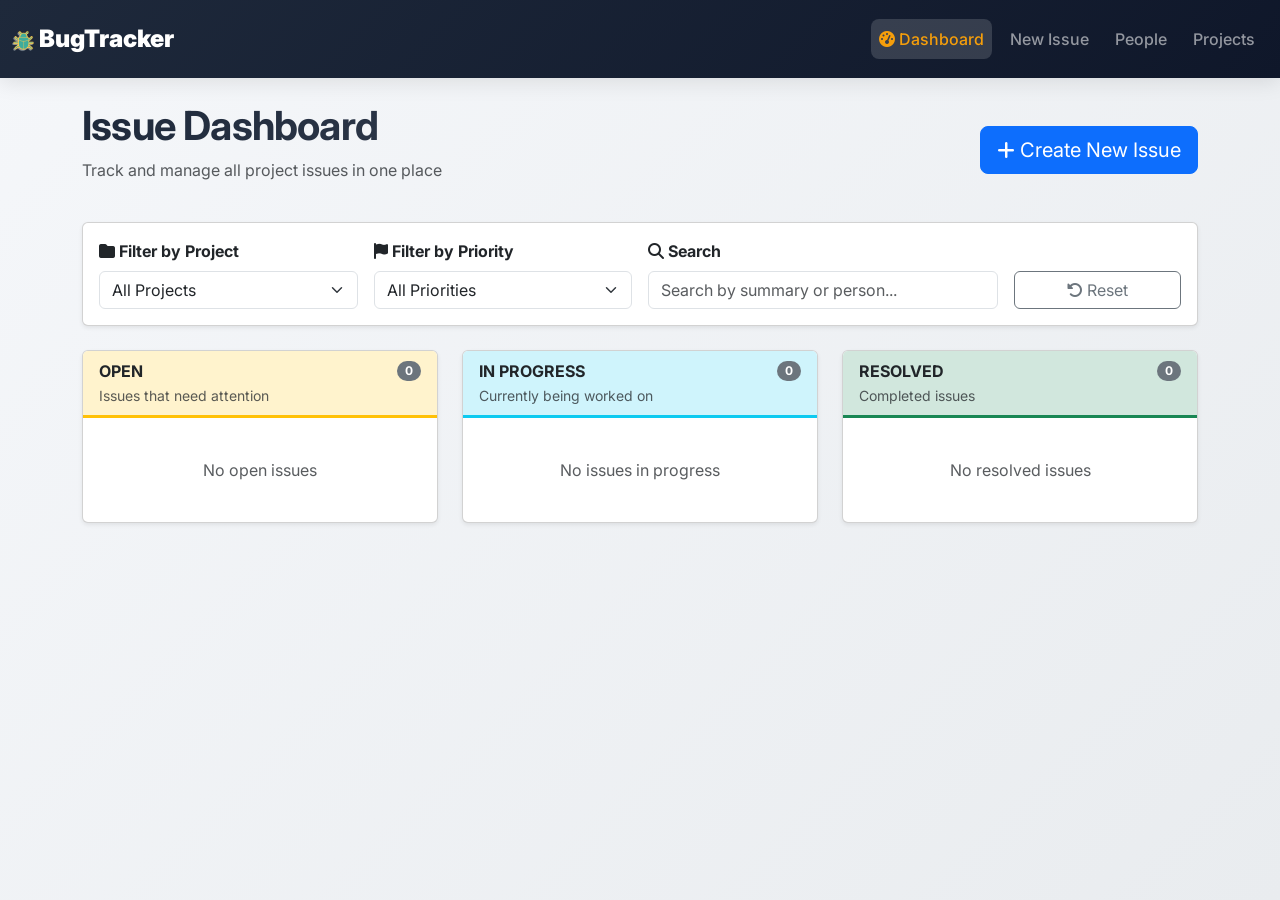
==== index.html @ bca4951b "Update index.html" ====
<!DOCTYPE html>
<html lang="en">
<head>
    <meta charset="UTF-8">
    <meta name="viewport" content="width=device-width, initial-scale=1.0">
    <title>Bug Tracker|Dashboard</title>
    <link href="https://cdn.jsdelivr.net/npm/bootstrap@5.2.3/dist/css/bootstrap.min.css" rel="stylesheet">
    <link rel="stylesheet" href="https://cdnjs.cloudflare.com/ajax/libs/font-awesome/6.4.0/css/all.min.css">
    <link href="https://fonts.googleapis.com/css2?family=Inter:wght@400;500;600;700&display=swap" rel="stylesheet">
    <link rel="stylesheet" href="style.css">
    <link rel="icon" href="assets/IFFavicon1.png">
</head>
<body>
    <nav class="navbar navbar-expand-lg navbar-dark bg-dark sticky-top">
        <div class="container-fluid">
            <a class="navbar-brand" href="index.html">
                <img src="assets/IFFavicon1.png" alt="logo" class="logo">
                <strong>BugTracker</strong>
            </a>
            <button class="navbar-toggler" type="button" data-bs-toggle="collapse" data-bs-target="#navbarNav">
                <span class="navbar-toggler-icon"></span>
            </button>
            <div class="collapse navbar-collapse" id="navbarNav">
                <ul class="navbar-nav ms-auto">
                    <li class="nav-item">
                        <a class="nav-link active" href="index.html">
                            <i class="fas fa-tachometer-alt"></i> Dashboard
                        </a>
                    </li>
                    <li class="nav-item">
                        <a class="nav-link" href="issue-form.html">
                             New Issue
                        </a>
                    </li>
                    <li class="nav-item">
                        <a class="nav-link" href="people.html">
                             People
                        </a>
                    </li>
                    <li class="nav-item">
                        <a class="nav-link" href="projects.html">
                             Projects
                        </a>
                    </li>
                </ul>
            </div>
        </div>
    </nav>
    <main class="container my-4">
        <div class="d-flex justify-content-between align-items-center mb-4">
            <div>
                <h1 class="display-6">
                    </i> Issue Dashboard
                </h1>
                <p class="text-muted">Track and manage all project issues in one place</p>
            </div>
            <a href="issue-form.html" class="btn btn-primary btn-lg">
                <i class="fas fa-plus"></i> Create New Issue
            </a>
        </div>
        
        <div class="card shadow-sm mb-4">
            <div class="card-body">
                <div class="row g-3 align-items-end">
                    <div class="col-md-3">
                        <label class="form-label fw-bold">
                            <i class="fas fa-folder"></i> Filter by Project
                        </label>
                        <select id="filterProject" class="form-select">
                            <option value="all">All Projects</option>
                        </select>
                    </div>
                    
                    <div class="col-md-3">
                        <label class="form-label fw-bold">
                            <i class="fas fa-flag"></i> Filter by Priority
                        </label>
                        <select id="filterPriority" class="form-select">
                            <option value="all">All Priorities</option>
                            <option value="high">High</option>
                            <option value="medium">Medium</option>
                            <option value="low">Low</option>
                        </select>
                    </div>
                    
                    <div class="col-md-4">
                        <label class="form-label fw-bold">
                            <i class="fas fa-search"></i> Search
                        </label>
                        <input type="text" id="searchInput" class="form-control" 
                               placeholder="Search by summary or person...">
                    </div>
                    
                    <div class="col-md-2">
                        <button id="resetFilters" class="btn btn-outline-secondary w-100">
                            <i class="fas fa-undo-alt"></i> Reset
                        </button>
                    </div>
                </div>
            </div>
        </div>
        
        <div class="row g-4">
            
            <div class="col-md-4">
                <div class="card shadow-sm h-100">
                    <div class="card-header status-open">
                        <div class="d-flex justify-content-between align-items-center">
                            <div>
                                <strong>OPEN</strong>
                            </div>
                            <span class="badge bg-secondary rounded-pill" id="openCount">0</span>
                        </div>
                        <small class="text-muted">Issues that need attention</small>
                    </div>
                    <div class="card-body" style="max-height: 70vh; overflow-y: auto;">
                        <div id="openIssuesList">
                            <div class="text-center text-muted py-4">
                                No open issues
                            </div>
                        </div>
                    </div>
                </div>
            </div>
            
            <div class="col-md-4">
                <div class="card shadow-sm h-100">
                    <div class="card-header status-progress">
                        <div class="d-flex justify-content-between align-items-center">
                            <div>
                                <strong>IN PROGRESS</strong>
                            </div>
                            <span class="badge bg-secondary rounded-pill" id="progressCount">0</span>
                        </div>
                        <small class="text-muted">Currently being worked on</small>
                    </div>
                    <div class="card-body" style="max-height: 70vh; overflow-y: auto;">
                        <div id="progressIssuesList">
                            <div class="text-center text-muted py-4">
                                No issues in progress
                            </div>
                        </div>
                    </div>
                </div>
            </div>
            
            <div class="col-md-4">
                <div class="card shadow-sm h-100">
                    <div class="card-header status-resolved">
                        <div class="d-flex justify-content-between align-items-center">
                            <div>
                                <strong>RESOLVED</strong>
                            </div>
                            <span class="badge bg-secondary rounded-pill" id="resolvedCount">0</span>
                        </div>
                        <small class="text-muted">Completed issues</small>
                    </div>
                    <div class="card-body" style="max-height: 70vh; overflow-y: auto;">
                        <div id="resolvedIssuesList">
                            <div class="text-center text-muted py-4">
                                No resolved issues
                            </div>
                        </div>
                    </div>
                </div>
            </div>
        </div>
    </main>

    <div class="toast-container position-fixed bottom-0 end-0 p-3" style="z-index: 11">
        <div id="liveToast" class="toast" role="alert">
            <div class="toast-header">
                <i class="fas fa-bell me-2"></i>
                <strong class="me-auto">Notification</strong>
                <button type="button" class="btn-close" data-bs-dismiss="toast"></button>
            </div>
            <div class="toast-body"></div>
        </div>
    </div>

    <template id="issueCardTemplate">
        <div class="card mb-3 issue-card" data-issue-id="">
            <div class="card-body p-3">
                <div class="d-flex justify-content-between align-items-start mb-2">
                    <h6 class="card-title mb-0 fw-bold issue-summary"></h6>
                    <span class="priority-badge"></span>
                </div>
                <p class="small text-muted mb-2 issue-description"></p>
                <div class="mb-2">
                    <span class="badge bg-light text-dark me-1">
                        <i class="fas fa-folder"></i> <span class="issue-project"></span>
                    </span>
                    <span class="badge bg-light text-dark">
                        <i class="fas fa-user"></i> <span class="issue-assignee"></span>
                    </span>
                </div>
                <div class="d-flex justify-content-between align-items-center">
                    <small class="text-muted">
                        <i class="far fa-calendar-alt"></i> Due: <span class="issue-due-date"></span>
                    </small>
                    <button class="btn btn-sm btn-outline-primary view-issue-btn">
                        <i class="fas fa-eye"></i> View Details
                    </button>
                </div>
            </div>
        </div>
    </template>

    <script src="https://cdn.jsdelivr.net/npm/bootstrap@5.2.3/dist/js/bootstrap.bundle.min.js"></script>
     <script src="script.js"></script></body></body>
</html>
---- style.css ----
* {
    margin: 0;
    padding: 0;
    box-sizing: border-box;
}

body {
    font-family: 'Inter', -apple-system, BlinkMacSystemFont, 'Segoe UI', Roboto, sans-serif;
    background: linear-gradient(135deg, #f5f7fa 0%, #e9ecef 100%);
    min-height: 100vh;
}

h1, h2, h3, h4, h5, h6 {
    font-weight: 600;
    letter-spacing: -0.02em;
}

.display-6 {
    font-weight: 700;
    background: linear-gradient(135deg, #1e293b, #2d3748);
    -webkit-background-clip: text;
    background-clip: text;
    color: transparent;
}

::-webkit-scrollbar {
    width: 8px;
    height: 8px;
}

::-webkit-scrollbar-track {
    background: #f1f1f1;
    border-radius: 10px;
}

::-webkit-scrollbar-thumb {
    background: linear-gradient(135deg, #667eea, #764ba2);
    border-radius: 10px;
}

.navbar {
    box-shadow: 0 4px 20px rgba(0, 0, 0, 0.1);
    background: linear-gradient(135deg, #1e293b 0%, #0f172a 100%) !important;
    padding: 1rem 0;
}

.navbar-brand {
    font-size: 1.5rem;
    font-weight: 700;
}

.navbar-brand i {
    color: #f59e0b;
}

.nav-link {
    font-weight: 500;
    transition: all 0.3s ease;
    margin: 0 5px;
    border-radius: 8px;
}

.nav-link:hover {
    background-color: rgba(255, 255, 255, 0.1);
    transform: translateY(-2px);
}

.nav-link.active {
    background-color: rgba(255, 255, 255, 0.15);
    color: #f59e0b !important;
}


.priority-high {
    background: linear-gradient(135deg, #dc3545, #c82333);
    color: white;
    padding: 4px 12px;
    border-radius: 20px;
    font-size: 0.7rem;
    font-weight: 600;
    text-transform: uppercase;
    letter-spacing: 0.5px;
    box-shadow: 0 2px 4px rgba(220, 53, 69, 0.3);
}

.priority-medium {
    background: linear-gradient(135deg, #ffc107, #e0a800);
    color: black;
    padding: 4px 12px;
    border-radius: 20px;
    font-size: 0.7rem;
    font-weight: 600;
    text-transform: uppercase;
    letter-spacing: 0.5px;
}

.priority-low {
    background: linear-gradient(135deg, #198754, #157347);
    color: white;
    padding: 4px 12px;
    border-radius: 20px;
    font-size: 0.7rem;
    font-weight: 600;
    text-transform: uppercase;
    letter-spacing: 0.5px;
    box-shadow: 0 2px 4px rgba(25, 135, 84, 0.3);
}


.issue-card {
    cursor: pointer;
    transition: all 0.2s ease;
    border-left: 4px solid transparent;
}

.issue-card:hover {
    transform: translateY(-3px);
    box-shadow: 0 8px 16px rgba(0,0,0,0.1);
}

.status-open {
    background-color: #fff3cd;
    border-bottom: 3px solid #ffc107;
}

.status-progress {
    background-color: #cff4fc;
    border-bottom: 3px solid #0dcaf0;
}

.status-resolved {
    background-color: #d1e7dd;
    border-bottom: 3px solid #198754;
}

.form-label {
    font-weight: 500;
    margin-bottom: 0.5rem;
}

.required-field::after {
    content: " *";
    color: #dc3545;
}

@media (max-width: 768px) {
    .container {
        padding: 0 10px;
    }
    
    .row.g-4 > div {
        margin-bottom: 20px;
    }
    
    .display-6 {
        font-size: 1.5rem;
    }
    
    .btn-lg {
        font-size: 0.9rem;
        padding: 8px 16px;
    }
}

.avatar {
    width: 40px;
    height: 40px;
    border-radius: 50%;
    object-fit: cover;
}

.avatar-lg {
    width: 80px;
    height: 80px;
}

.spinner-border {
    width: 3rem;
    height: 3rem;
}
.logo{
    width: 22px;
    height: 22px;
}
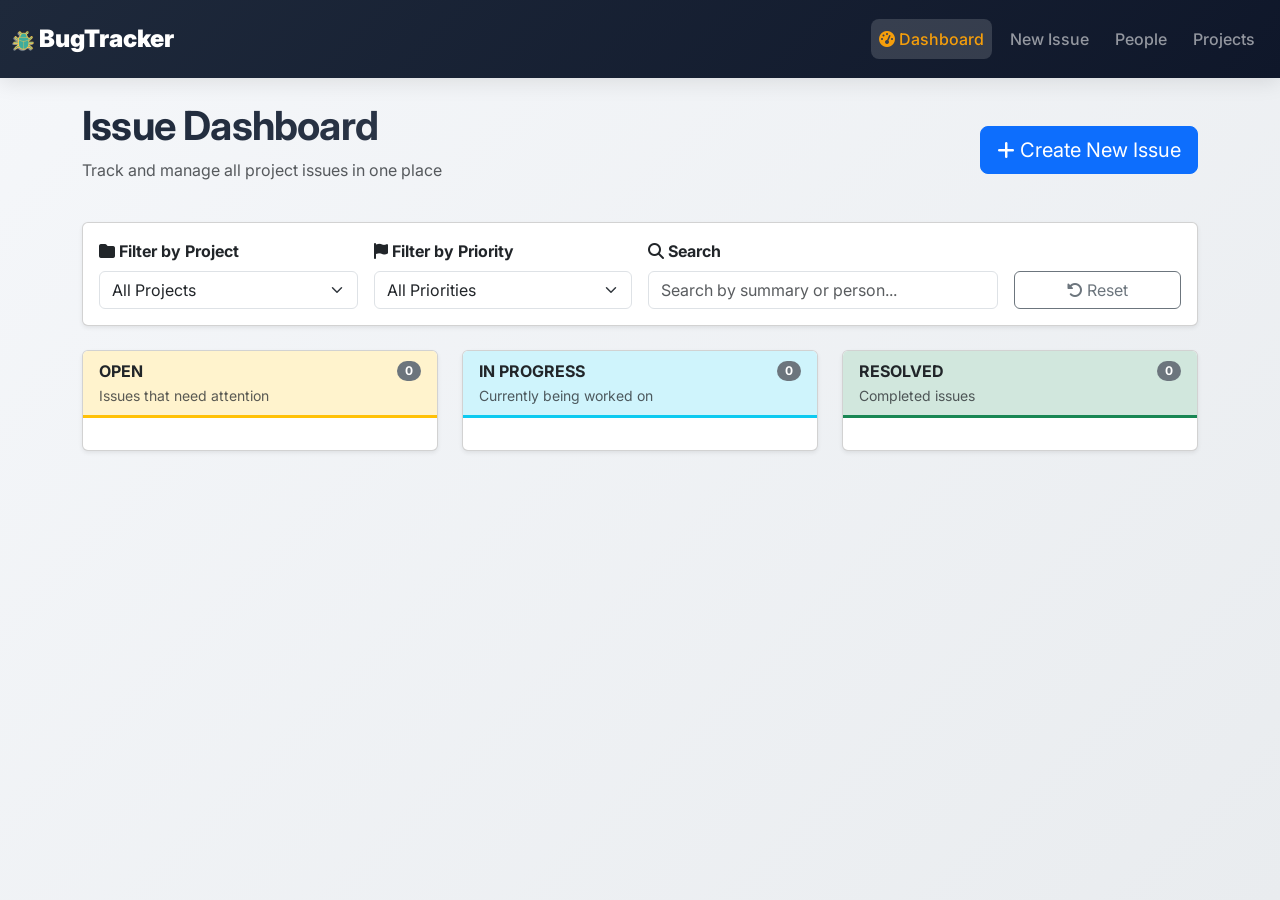
==== commit ec727749: "Update index.html" ====
--- a/index.html
+++ b/index.html
@@ -207,5 +207,5 @@
     </template>
 
     <script src="https://cdn.jsdelivr.net/npm/bootstrap@5.2.3/dist/js/bootstrap.bundle.min.js"></script>
-     <script src="script.js"></script></body></body>
+     <script src="script.js"></script></body>
 </html>
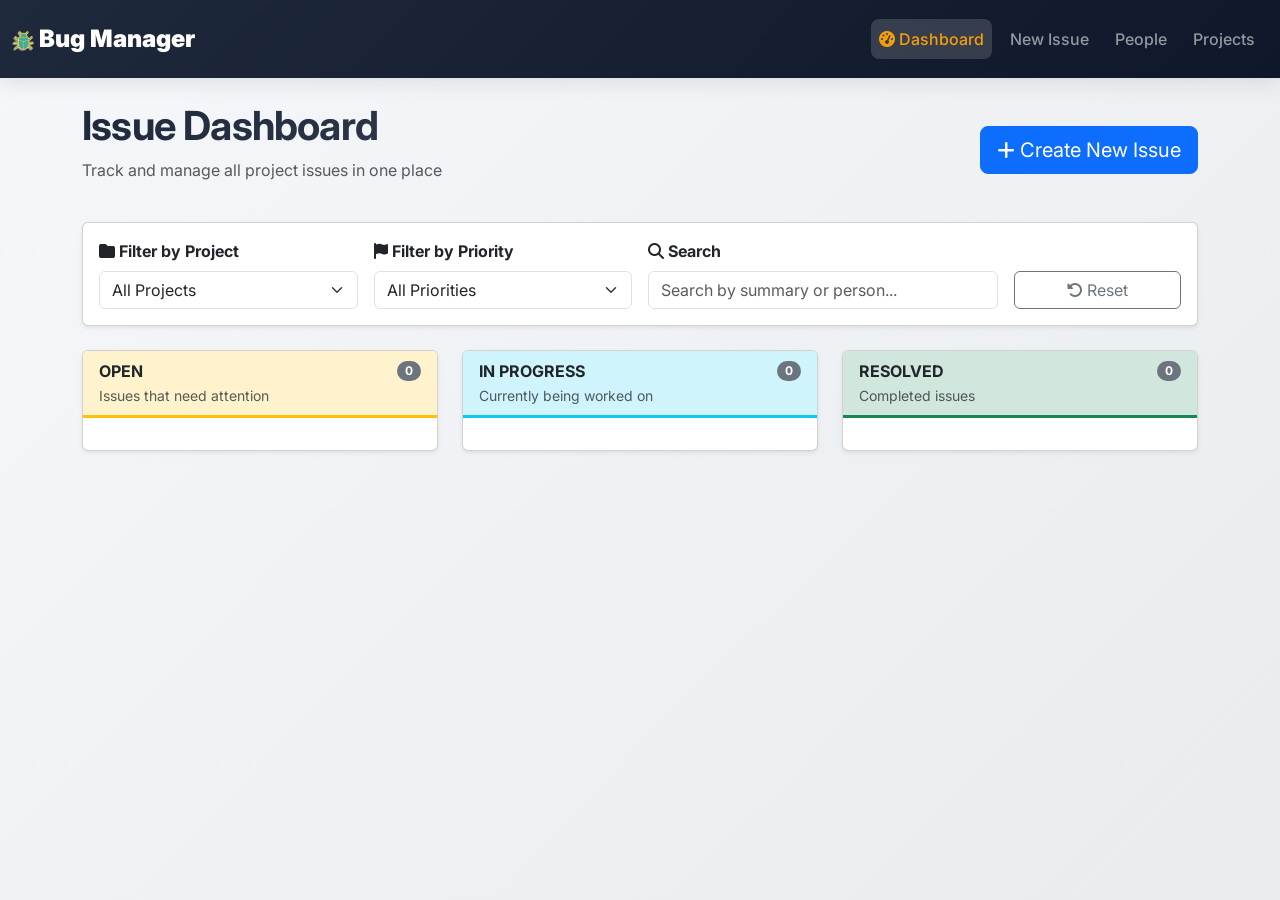
==== commit ce9df05f: "Update index.html" ====
--- a/index.html
+++ b/index.html
@@ -3,7 +3,7 @@
 <head>
     <meta charset="UTF-8">
     <meta name="viewport" content="width=device-width, initial-scale=1.0">
-    <title>Bug Tracker|Dashboard</title>
+    <title>Bug Manager|Dashboard</title>
     <link href="https://cdn.jsdelivr.net/npm/bootstrap@5.2.3/dist/css/bootstrap.min.css" rel="stylesheet">
     <link rel="stylesheet" href="https://cdnjs.cloudflare.com/ajax/libs/font-awesome/6.4.0/css/all.min.css">
     <link href="https://fonts.googleapis.com/css2?family=Inter:wght@400;500;600;700&display=swap" rel="stylesheet">
@@ -15,7 +15,7 @@
         <div class="container-fluid">
             <a class="navbar-brand" href="index.html">
                 <img src="assets/IFFavicon1.png" alt="logo" class="logo">
-                <strong>BugTracker</strong>
+                <strong>Bug Manager</strong>
             </a>
             <button class="navbar-toggler" type="button" data-bs-toggle="collapse" data-bs-target="#navbarNav">
                 <span class="navbar-toggler-icon"></span>
@@ -207,5 +207,8 @@
     </template>
 
     <script src="https://cdn.jsdelivr.net/npm/bootstrap@5.2.3/dist/js/bootstrap.bundle.min.js"></script>
-     <script src="script.js"></script></body>
+     <script src="script.js"></script>
+        <script src="storage.js"></script>
+</body>
+    
 </html>
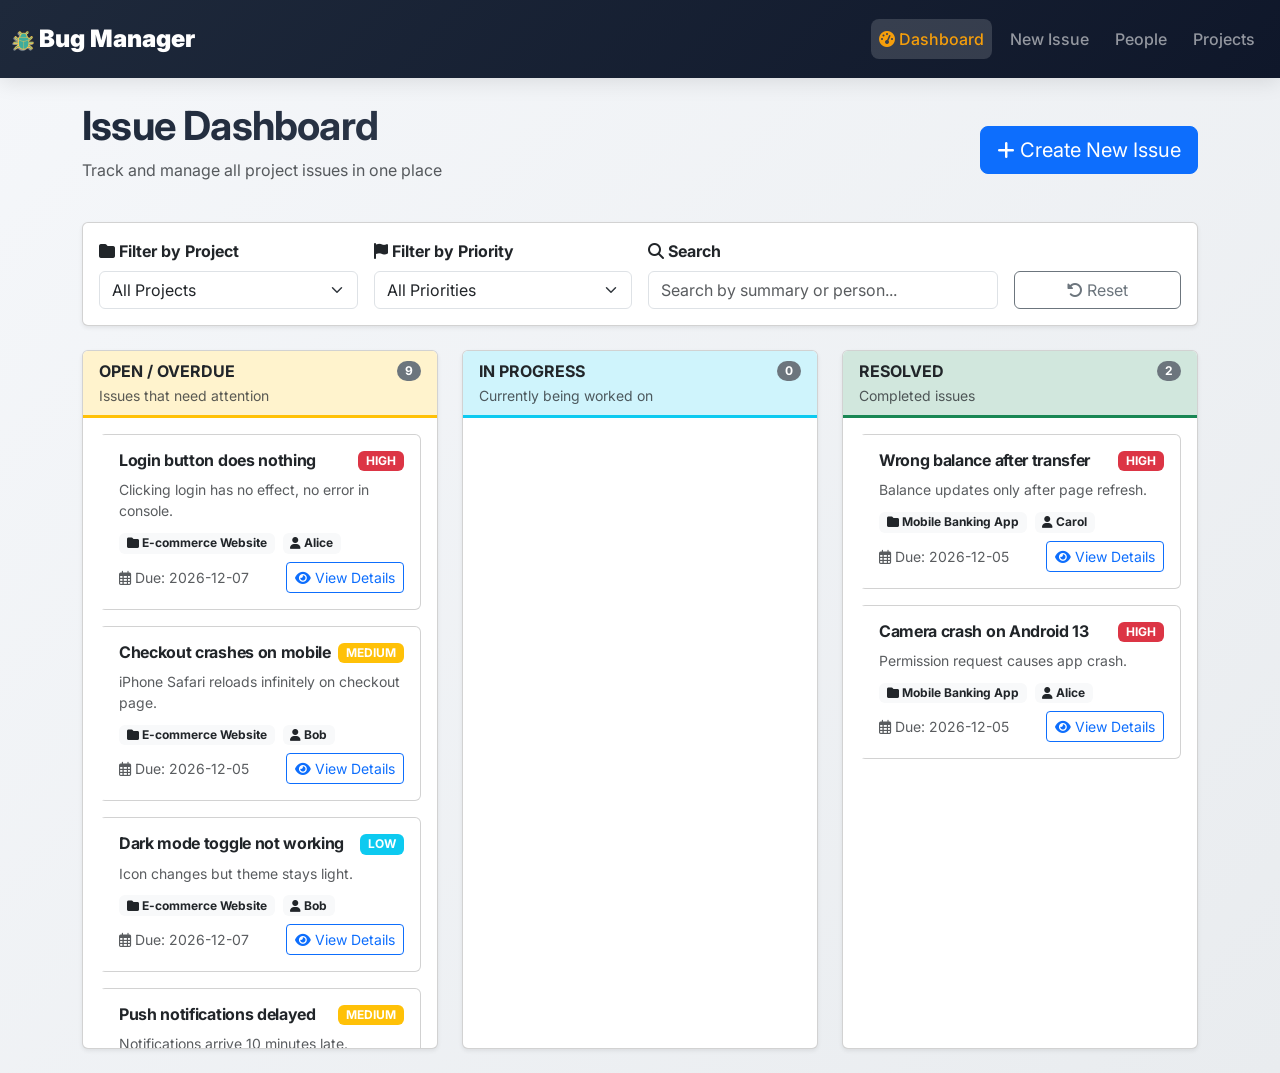
==== commit b54d0aca: "Update index.html" ====
--- a/index.html
+++ b/index.html
@@ -9,6 +9,7 @@
     <link href="https://fonts.googleapis.com/css2?family=Inter:wght@400;500;600;700&display=swap" rel="stylesheet">
     <link rel="stylesheet" href="style.css">
     <link rel="icon" href="assets/IFFavicon1.png">
+    <script src="projects.js"></script>
 </head>
 <body>
     <nav class="navbar navbar-expand-lg navbar-dark bg-dark sticky-top">
@@ -107,7 +108,7 @@
                     <div class="card-header status-open">
                         <div class="d-flex justify-content-between align-items-center">
                             <div>
-                                <strong>OPEN</strong>
+                                <strong>OPEN / OVERDUE</strong>
                             </div>
                             <span class="badge bg-secondary rounded-pill" id="openCount">0</span>
                         </div>
@@ -207,8 +208,8 @@
     </template>
 
     <script src="https://cdn.jsdelivr.net/npm/bootstrap@5.2.3/dist/js/bootstrap.bundle.min.js"></script>
-     <script src="script.js"></script>
         <script src="storage.js"></script>
+        <script src="script.js"></script>
 </body>
     
 </html>
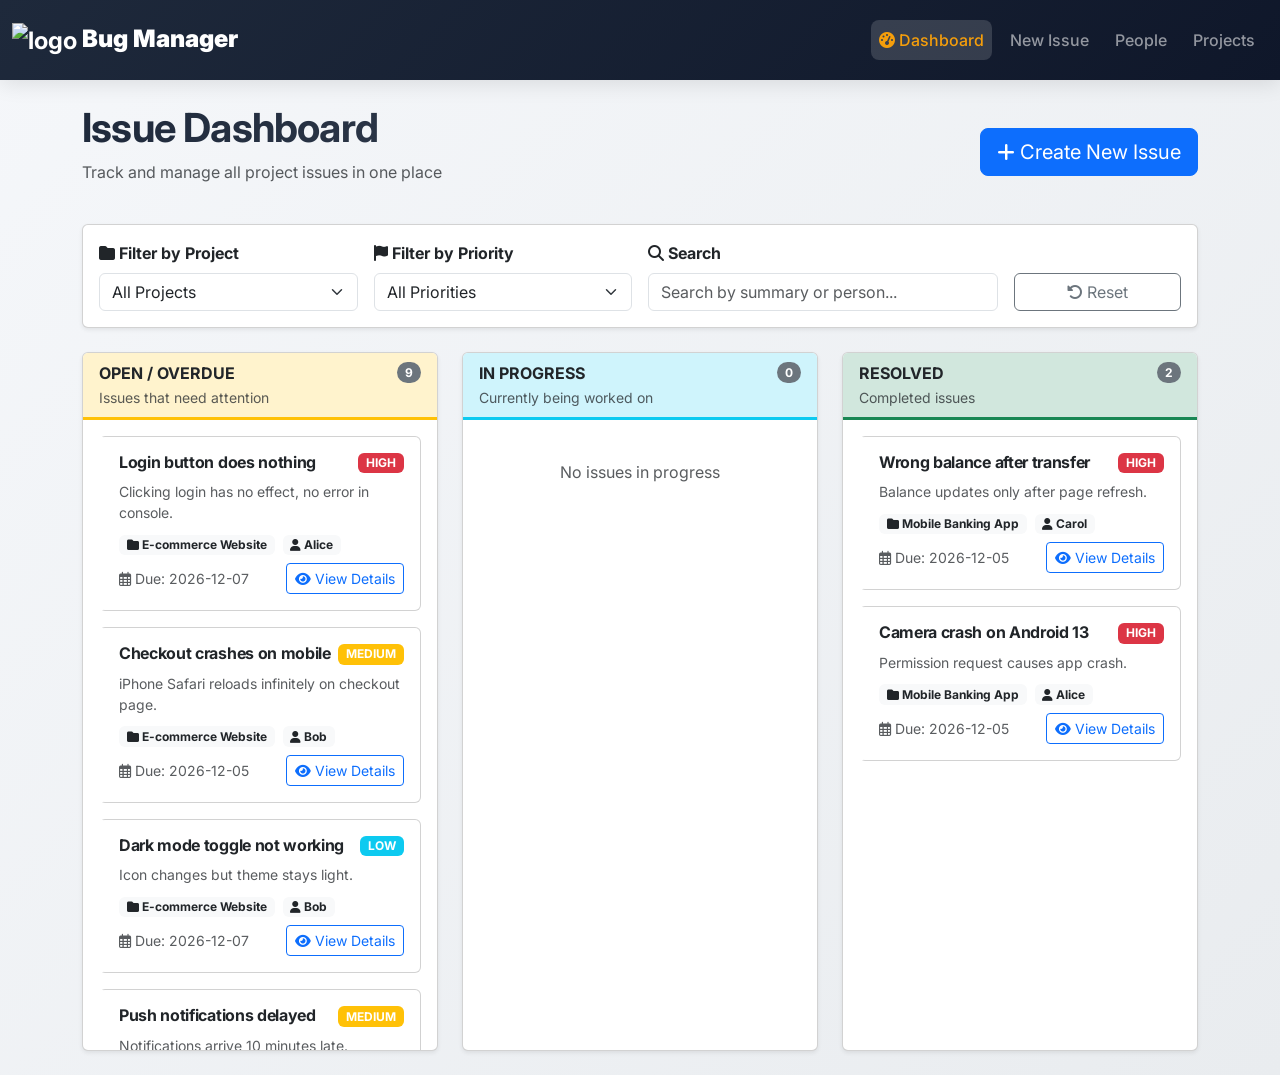
==== commit 39b4c080: "Update index.html" ====
--- a/index.html
+++ b/index.html
@@ -10,12 +10,13 @@
     <link rel="stylesheet" href="style.css">
     <link rel="icon" href="assets/IFFavicon1.png">
     <script src="projects.js"></script>
+
 </head>
 <body>
     <nav class="navbar navbar-expand-lg navbar-dark bg-dark sticky-top">
         <div class="container-fluid">
             <a class="navbar-brand" href="index.html">
-                <img src="assets/IFFavicon1.png" alt="logo" class="logo">
+                <img src="IFFavicon1.png" alt="logo" class="logo">
                 <strong>Bug Manager</strong>
             </a>
             <button class="navbar-toggler" type="button" data-bs-toggle="collapse" data-bs-target="#navbarNav">
@@ -210,6 +211,8 @@
     <script src="https://cdn.jsdelivr.net/npm/bootstrap@5.2.3/dist/js/bootstrap.bundle.min.js"></script>
         <script src="storage.js"></script>
         <script src="script.js"></script>
+
+        
 </body>
     
 </html>
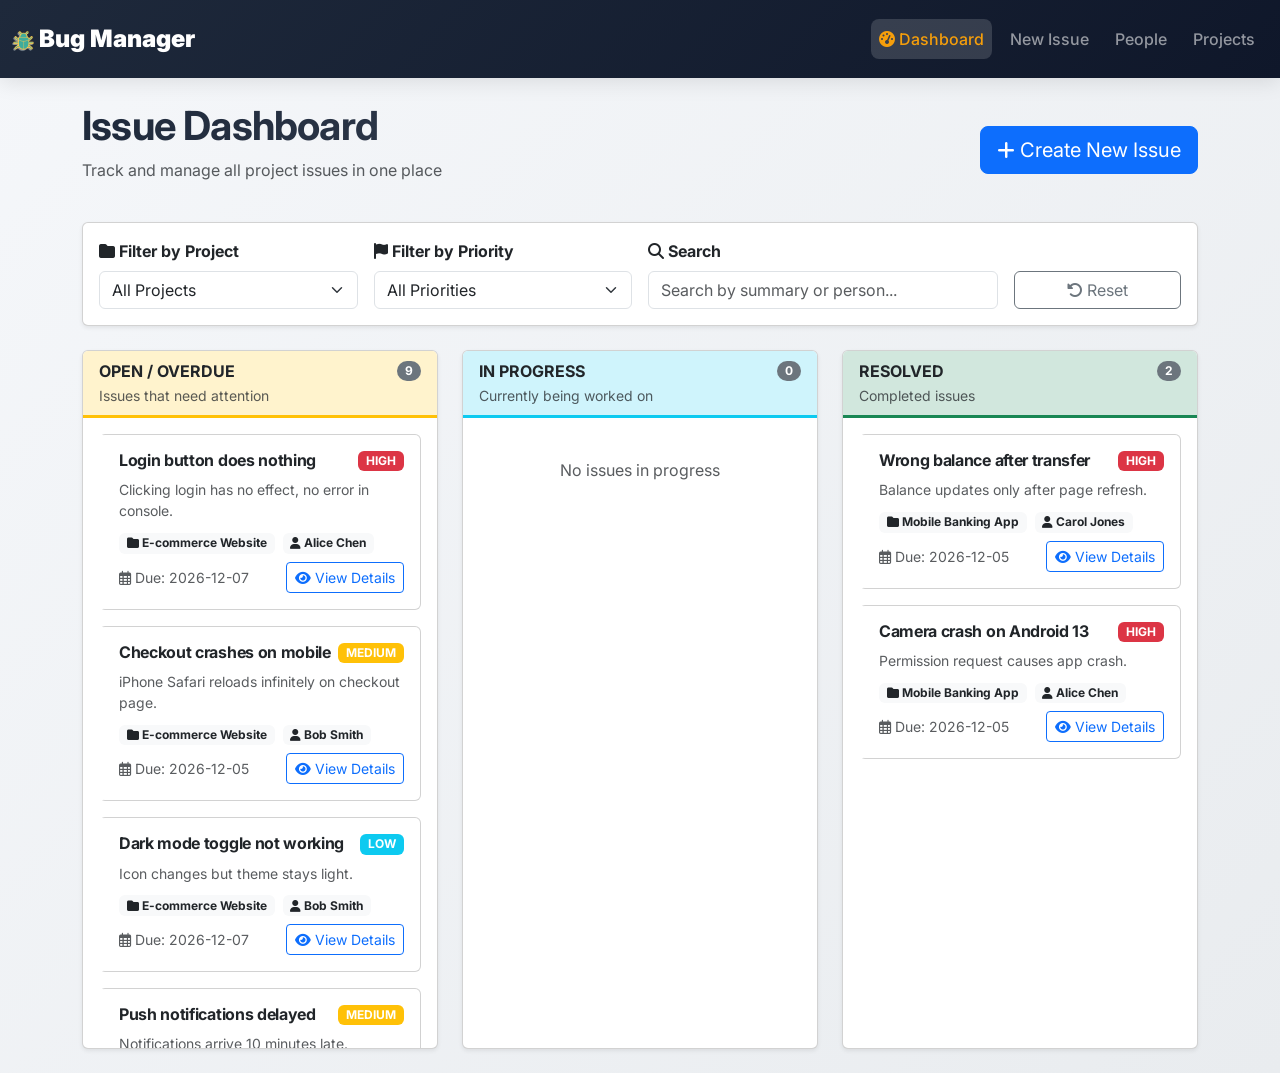
==== commit 232fd7cb: "Fix image source and clean up HTML structure Updated HTML structure and fixed image source path." ====
--- a/index.html
+++ b/index.html
@@ -16,7 +16,7 @@
     <nav class="navbar navbar-expand-lg navbar-dark bg-dark sticky-top">
         <div class="container-fluid">
             <a class="navbar-brand" href="index.html">
-                <img src="IFFavicon1.png" alt="logo" class="logo">
+                <img src="assets/IFFavicon1.png" alt="logo" class="logo">
                 <strong>Bug Manager</strong>
             </a>
             <button class="navbar-toggler" type="button" data-bs-toggle="collapse" data-bs-target="#navbarNav">
